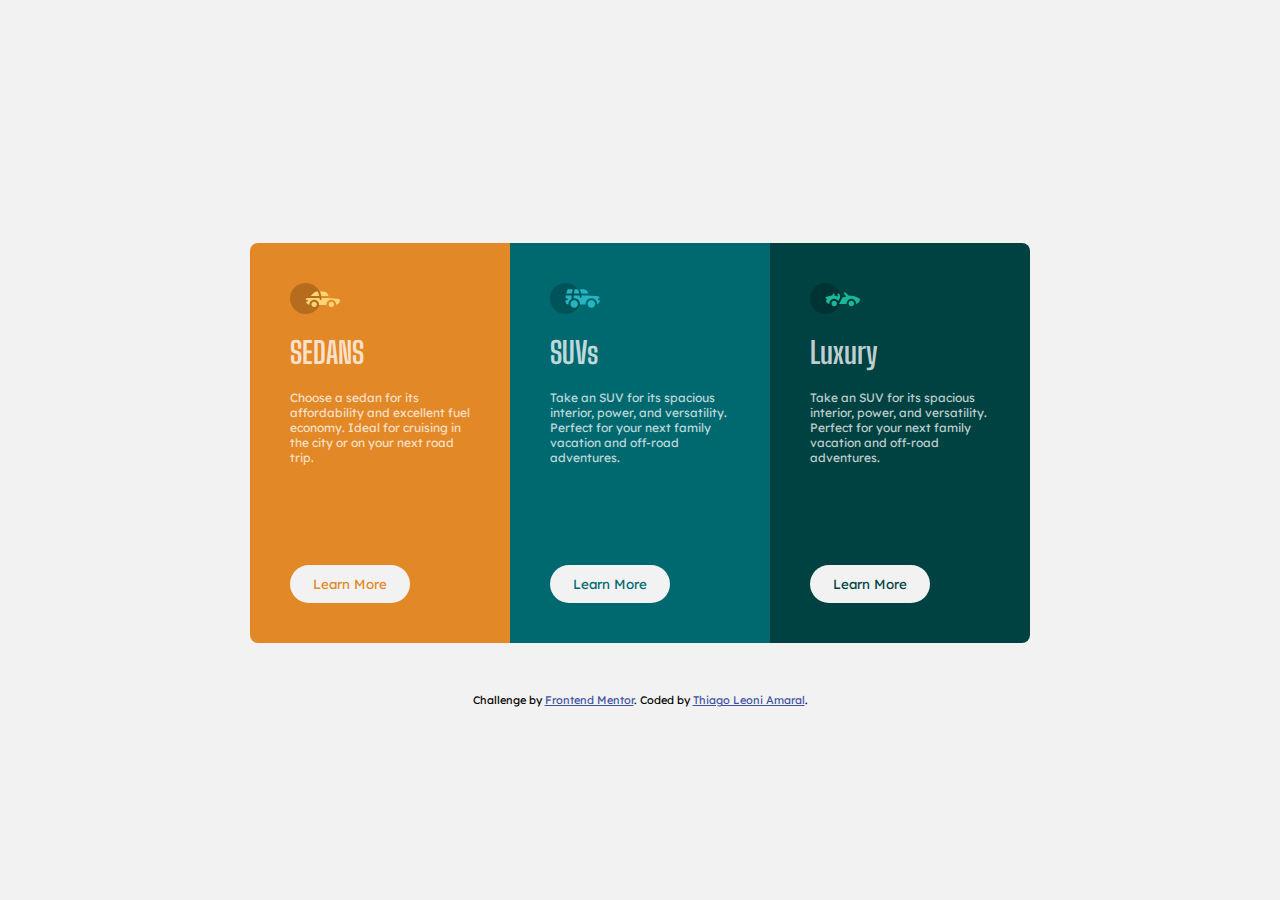
==== 3-column-preview-card-component/index.html @ edb06624 "Desafios adicionados" ====
<!DOCTYPE html>
<html lang="en">

<head>
  <meta charset="UTF-8" />
  <meta http-equiv="X-UA-Compatible" content="IE=edge" />
  <meta name="viewport" content="width=device-width, initial-scale=1.0" />
  <title>Frontend Mentor | 3-column preview card component</title>
  <link rel="shortcut icon" href="./images/favicon-32x32.png" type="image/x-icon" />
  <link rel="stylesheet" href="./css/reset.css" />
  <link rel="stylesheet" href="./css/style-desktop.css" />
  <link rel="stylesheet" href="./css/style-mobile.css" />
  <link rel="preconnect" href="https://fonts.googleapis.com" />
  <link rel="preconnect" href="https://fonts.gstatic.com" crossorigin />
  <link href="https://fonts.googleapis.com/css2?family=Big+Shoulders+Display:wght@700&family=Lexend+Deca&display=swap" rel="stylesheet" />
</head>
<body>
  <main>
    <div class="geral-block">
      <div class="sedans-block">
        <img class="sedans-image" src="./images/icon-sedans.svg" alt="sedans-image">
        <div class="title-sedans">
          <h1>SEDANS</h1>
        </div>
        <div class="description-sedans">
          Choose a sedan for its affordability and excellent fuel economy. Ideal for cruising in the city or on your next road trip.
        </div>
        <div>
          <button class="button-sedans">
            Learn More
          </button>
        </div>
      </div>

      <div class="suvs-block">
        <img class="suvs-image" src="./images/icon-suvs.svg" alt="suvs-image">
        <div class="title-suvs">
          <h1>SUVs</h1>
        </div>
        <div class="description-suvs">
          Take an SUV for its spacious interior, power, and versatility. Perfect for your next family vacation and off-road adventures.
        </div>
        <div>
          <button class="button-suvs">
            Learn More
          </button>
        </div>
      </div>

      <div class="luxury-block">
        <img class="luxury-image" src="./images/icon-luxury.svg" alt="luxury-image">
        <div class="title-luxury">
          <h1>Luxury</h1>
        </div>
        <div class="description-luxury">
          Take an SUV for its spacious interior, power, and versatility. Perfect for your next family vacation and off-road adventures.
        </div>
        <div>
          <button class="button-luxury">
            Learn More
          </button>
        </div>
      </div>
  </main>
  <footer>
    <div class="attribution">
      Challenge by <a href="https://www.frontendmentor.io?ref=challenge" target="_blank"> Frontend Mentor</a>. Coded by <a href="https://linktr.ee/heroleam">Thiago Leoni Amaral</a>.
    </div>
  </footer>
</body>
</html>
---- 3-column-preview-card-component/css/style-desktop.css ----
/* -------------------- Desktop -------------------- */

/* font-family: 'Big Shoulders Display', cursive; */
/* font-family: 'Lexend Deca', sans-serif; */

@media only screen and (orientation: landscape) {
  html, body {
    max-width: 1440px;
    height: 100%;
    background-color: hsl(0, 0%, 95%);
    margin: 0 auto;
    display: flex;
    flex-direction: column;
    justify-content: center;
    align-items: center;
    font-size: 15px;
    font-family: "Lexend Deca", sans-serif;
  }

  main {
    padding: 30px;
  }

  .geral-block {
    margin: 20px;
    display: flex;
  }

  /* --------------------------------------------------------------------------------------------------------------------------- */

  .sedans-block {
    width: 260px;
    height: 400px;
    background-color: hsl(31, 77%, 52%);
    border-top-left-radius: 8px;
    border-bottom-left-radius: 8px;
    display: flex;
    flex-direction: column;
    justify-content: space-evenly;
    padding: 40px;
  }

  .sedans-image {
    width: 50px;
    margin-bottom: 20px;
  }

  .title-sedans {
    font-family: "Big Shoulders Display", cursive;
    font-weight: 700;
    color: hsla(0, 0%, 100%, 0.75);
    margin-bottom: 20px;
  }

  .description-sedans {
    font-family: "Lexend Deca", sans-serif;
    font-weight: 400;
    font-size: 12px;
    color: hsla(0, 0%, 100%, 0.75);
    margin-bottom: auto;
  }

  .button-sedans {
    background-color: hsl(0, 0%, 95%);
    color: hsl(31, 77%, 52%);
    font-family: "Lexend Deca", sans-serif;
    font-weight: 400;
    border-style: none;
    border-radius: 30px;
    width: 120px;
    padding: 11px;
    cursor: pointer;
  }

  .button-sedans:hover {
    background-color: hsl(31, 77%, 52%);
    height: auto;
    color: hsl(0, 0%, 95%);
    border: 2px solid hsl(0, 0%, 95%);
  }

  /* --------------------------------------------------------------------------------------------------------------------------- */

  .suvs-block {
    width: 260px;
    height: 400px;
    background-color: hsl(184, 100%, 22%);
    display: flex;
    flex-direction: column;
    justify-content: space-evenly;
    padding: 40px;
  }

  .suvs-image {
    width: 50px;
    margin-bottom: 20px;
  }

  .title-suvs {
    font-family: "Big Shoulders Display", cursive;
    font-weight: 700;
    color: hsla(0, 0%, 100%, 0.75);
    margin-bottom: 20px;
  }

  .description-suvs {
    font-family: "Lexend Deca", sans-serif;
    font-weight: 400;
    font-size: 12px;
    color: hsla(0, 0%, 100%, 0.75);
    margin-bottom: auto;
  }

  .button-suvs {
    background-color: hsl(0, 0%, 95%);
    color: hsl(184, 100%, 22%);
    font-family: "Lexend Deca", sans-serif;
    font-weight: 400;
    border-style: none;
    border-radius: 30px;
    width: 120px;
    padding: 11px;
    cursor: pointer;
  }

  .button-suvs:hover {
    background-color: hsl(184, 100%, 22%);
    color: hsl(0, 0%, 95%);
    border: 2px solid hsl(0, 0%, 95%);
  }

  /* --------------------------------------------------------------------------------------------------------------------------- */

  .luxury-block {
    width: 260px;
    height: 400px;
    background-color: hsl(179, 100%, 13%);
    border-top-right-radius: 8px;
    border-bottom-right-radius: 8px;
    display: flex;
    flex-direction: column;
    justify-content: space-evenly;
    padding: 40px;
  }

  .luxury-image {
    width: 50px;
    margin-bottom: 20px;
  }

  .title-luxury {
    font-family: "Big Shoulders Display", cursive;
    font-weight: 700;
    color: hsla(0, 0%, 100%, 0.75);
    margin-bottom: 20px;
  }

  .description-luxury {
    font-family: "Lexend Deca", sans-serif;
    font-weight: 400;
    font-size: 12px;
    color: hsla(0, 0%, 100%, 0.75);
    margin-bottom: auto;
  }

  .button-luxury {
    background-color: hsl(0, 0%, 95%);
    color: hsl(179, 100%, 13%);
    font-family: "Lexend Deca", sans-serif;
    font-weight: 400;
    border-radius: 30px;
    width: 120px;
    padding: 11px;
    cursor: pointer;
  }

  .button-luxury:hover {
    background-color: hsl(179, 100%, 13%);
    color: hsl(0, 0%, 95%);
    border: 2px solid hsl(0, 0%, 95%);
  }

  /* --------------------------------------------------------------------------------------------------------------------------- */

  .attribution {
    font-size: 11px;
    text-align: center;
  }
  .attribution a {
    color: hsl(228, 45%, 44%);
  }
}
---- 3-column-preview-card-component/css/style-mobile.css ----
/* -------------------- Mobile -------------------- */

/* font-family: 'Big Shoulders Display', cursive; */
/* font-family: 'Lexend Deca', sans-serif; */

@media only screen and (orientation: portrait) {
  body {
    max-width: 375px;
    background-color: hsl(0, 0%, 95%);
    margin: 0 auto;
    display: flex;
    flex-direction: column;
    justify-content: center;
    align-items: center;
    font-size: 15px;
    font-family: "Lexend Deca", sans-serif;
  }

  .geral-block {
    margin: 20px;
    display: flex;
    flex-direction: column;
  }

  /* --------------------------------------------------------------------------------------------------------------------------- */

  .sedans-block {
    width: 260px;
    height: 400px;
    background-color: hsl(31, 77%, 52%);
    border-top-left-radius: 8px;
    border-top-right-radius: 8px;
    display: flex;
    flex-direction: column;
    justify-content: space-evenly;
    padding: 40px;
  }

  .sedans-image {
    width: 50px;
    margin-bottom: 20px;
  }

  .title-sedans {
    font-family: "Big Shoulders Display", cursive;
    font-weight: 700;
    color: hsla(0, 0%, 100%, 0.75);
    margin-bottom: 20px;
  }

  .description-sedans {
    font-family: "Lexend Deca", sans-serif;
    font-weight: 400;
    font-size: 12px;
    color: hsla(0, 0%, 100%, 0.75);
    margin-bottom: auto;
  }

  .button-sedans {
    background-color: hsl(0, 0%, 95%);
    color: hsl(31, 77%, 52%);
    font-family: "Lexend Deca", sans-serif;
    font-weight: 400;
    border-style: none;
    border-radius: 30px;
    width: 120px;
    padding: 11px;
  }

  .button-sedans:hover {
    background-color: hsl(31, 77%, 52%);
    height: auto;
    color: hsl(0, 0%, 95%);
    border: 2px solid hsl(0, 0%, 95%);
  }

  /* --------------------------------------------------------------------------------------------------------------------------- */

  .suvs-block {
    width: 260px;
    height: 400px;
    background-color: hsl(184, 100%, 22%);
    display: flex;
    flex-direction: column;
    justify-content: space-evenly;
    padding: 40px;
  }

  .suvs-image {
    width: 50px;
    margin-bottom: 20px;
  }

  .title-suvs {
    font-family: "Big Shoulders Display", cursive;
    font-weight: 700;
    color: hsla(0, 0%, 100%, 0.75);
    margin-bottom: 20px;
  }

  .description-suvs {
    font-family: "Lexend Deca", sans-serif;
    font-weight: 400;
    font-size: 12px;
    color: hsla(0, 0%, 100%, 0.75);
    margin-bottom: auto;
  }

  .button-suvs {
    background-color: hsl(0, 0%, 95%);
    color: hsl(184, 100%, 22%);
    font-family: "Lexend Deca", sans-serif;
    font-weight: 400;
    border-style: none;
    border-radius: 30px;
    width: 120px;
    padding: 11px;
  }

  .button-suvs:hover {
    background-color: hsl(184, 100%, 22%);
    color: hsl(0, 0%, 95%);
    border: 2px solid hsl(0, 0%, 95%);
  }

  /* --------------------------------------------------------------------------------------------------------------------------- */

  .luxury-block {
    width: 260px;
    height: 400px;
    background-color: hsl(179, 100%, 13%);
    border-bottom-right-radius: 8px;
    border-bottom-left-radius: 8px;
    display: flex;
    flex-direction: column;
    justify-content: space-evenly;
    padding: 40px;
  }

  .luxury-image {
    width: 50px;
    margin-bottom: 20px;
  }

  .title-luxury {
    font-family: "Big Shoulders Display", cursive;
    font-weight: 700;
    color: hsla(0, 0%, 100%, 0.75);
    margin-bottom: 20px;
  }

  .description-luxury {
    font-family: "Lexend Deca", sans-serif;
    font-weight: 400;
    font-size: 12px;
    color: hsla(0, 0%, 100%, 0.75);
    margin-bottom: auto;
  }

  .button-luxury {
    background-color: hsl(0, 0%, 95%);
    color: hsl(179, 100%, 13%);
    font-family: "Lexend Deca", sans-serif;
    font-weight: 400;
    border-style: none;
    border-radius: 30px;
    width: 120px;
    padding: 11px;
  }

  .button-luxury:hover {
    background-color: hsl(179, 100%, 13%);
    color: hsl(0, 0%, 95%);
    border: 2px solid hsl(0, 0%, 95%);
  }

  /* --------------------------------------------------------------------------------------------------------------------------- */

  .attribution {
    font-size: 11px;
    text-align: center;
  }
  .attribution a {
    color: hsl(228, 45%, 44%);
  }
}
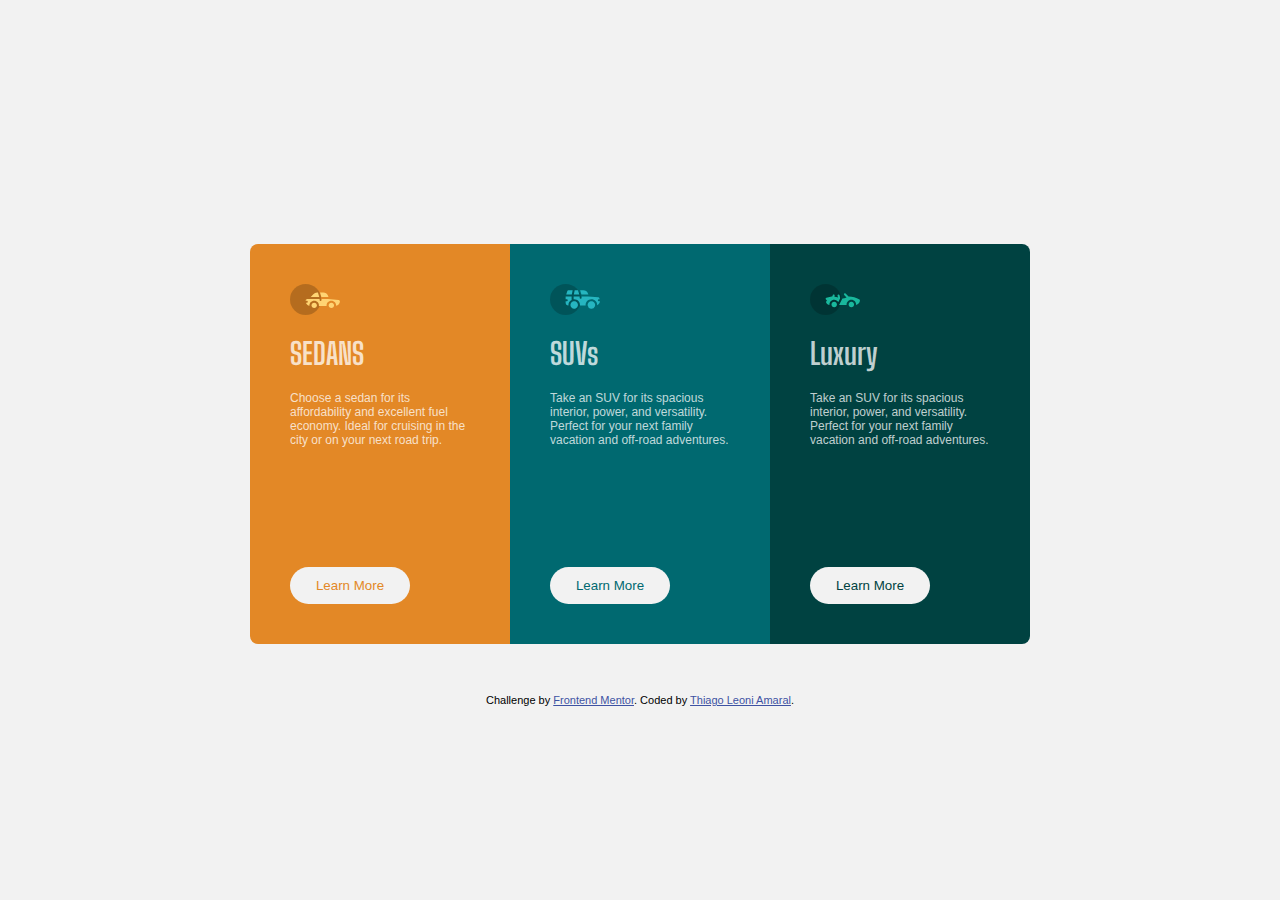
==== commit f74570c2: "Ajustes" ====
--- a/3-column-preview-card-component/index.html
+++ b/3-column-preview-card-component/index.html
@@ -7,18 +7,17 @@
   <meta name="viewport" content="width=device-width, initial-scale=1.0" />
   <title>Frontend Mentor | 3-column preview card component</title>
   <link rel="shortcut icon" href="./images/favicon-32x32.png" type="image/x-icon" />
-  <link rel="stylesheet" href="./css/reset.css" />
-  <link rel="stylesheet" href="./css/style-desktop.css" />
-  <link rel="stylesheet" href="./css/style-mobile.css" />
-  <link rel="preconnect" href="https://fonts.googleapis.com" />
-  <link rel="preconnect" href="https://fonts.gstatic.com" crossorigin />
-  <link href="https://fonts.googleapis.com/css2?family=Big+Shoulders+Display:wght@700&family=Lexend+Deca&display=swap" rel="stylesheet" />
+  <link rel="stylesheet" href="./src/css/reset.css" />
+  <link rel="stylesheet" href="./src/css/style-desktop.css" />
+  <link rel="stylesheet" href="./src/css/style-mobile.css" />
+
+  <link rel="shortcut icon" href="./src/images/favicon-32x32.png" type="image/x-icon">
 </head>
 <body>
   <main>
     <div class="geral-block">
       <div class="sedans-block">
-        <img class="sedans-image" src="./images/icon-sedans.svg" alt="sedans-image">
+        <img class="sedans-image" src="./src/images/icon-sedans.svg" alt="sedans-image">
         <div class="title-sedans">
           <h1>SEDANS</h1>
         </div>
@@ -33,7 +32,7 @@
       </div>
 
       <div class="suvs-block">
-        <img class="suvs-image" src="./images/icon-suvs.svg" alt="suvs-image">
+        <img class="suvs-image" src="./src/images/icon-suvs.svg" alt="suvs-image">
         <div class="title-suvs">
           <h1>SUVs</h1>
         </div>
@@ -48,7 +47,7 @@
       </div>
 
       <div class="luxury-block">
-        <img class="luxury-image" src="./images/icon-luxury.svg" alt="luxury-image">
+        <img class="luxury-image" src="./src/images/icon-luxury.svg" alt="luxury-image">
         <div class="title-luxury">
           <h1>Luxury</h1>
         </div>
--- a/3-column-preview-card-component/src/css/style-desktop.css
+++ b/3-column-preview-card-component/src/css/style-desktop.css
@@ -0,0 +1,193 @@
+/* -------------------- Desktop -------------------- */
+
+/* font-family: 'Big Shoulders Display', cursive; */
+/* font-family: 'Lexend Deca', sans-serif; */
+
+@media only screen and (orientation: landscape) {
+  html, body {
+    max-width: 1440px;
+    height: 100%;
+    background-color: hsl(0, 0%, 95%);
+    margin: 0 auto;
+    display: flex;
+    flex-direction: column;
+    justify-content: center;
+    align-items: center;
+    font-size: 15px;
+    font-family: "Lexend Deca", sans-serif;
+  }
+
+  main {
+    padding: 30px;
+  }
+
+  .geral-block {
+    margin: 20px;
+    display: flex;
+  }
+
+  /* --------------------------------------------------------------------------------------------------------------------------- */
+
+  .sedans-block {
+    width: 260px;
+    height: 400px;
+    background-color: hsl(31, 77%, 52%);
+    border-top-left-radius: 8px;
+    border-bottom-left-radius: 8px;
+    display: flex;
+    flex-direction: column;
+    justify-content: space-evenly;
+    padding: 40px;
+  }
+
+  .sedans-image {
+    width: 50px;
+    margin-bottom: 20px;
+  }
+
+  .title-sedans {
+    font-family: "Big Shoulders Display", cursive;
+    font-weight: 700;
+    color: hsla(0, 0%, 100%, 0.75);
+    margin-bottom: 20px;
+  }
+
+  .description-sedans {
+    font-family: "Lexend Deca", sans-serif;
+    font-weight: 400;
+    font-size: 12px;
+    color: hsla(0, 0%, 100%, 0.75);
+    margin-bottom: auto;
+  }
+
+  .button-sedans {
+    background-color: hsl(0, 0%, 95%);
+    color: hsl(31, 77%, 52%);
+    font-family: "Lexend Deca", sans-serif;
+    font-weight: 400;
+    border-style: none;
+    border-radius: 30px;
+    width: 120px;
+    padding: 11px;
+    cursor: pointer;
+  }
+
+  .button-sedans:hover {
+    background-color: hsl(31, 77%, 52%);
+    height: auto;
+    color: hsl(0, 0%, 95%);
+    border: 2px solid hsl(0, 0%, 95%);
+  }
+
+  /* --------------------------------------------------------------------------------------------------------------------------- */
+
+  .suvs-block {
+    width: 260px;
+    height: 400px;
+    background-color: hsl(184, 100%, 22%);
+    display: flex;
+    flex-direction: column;
+    justify-content: space-evenly;
+    padding: 40px;
+  }
+
+  .suvs-image {
+    width: 50px;
+    margin-bottom: 20px;
+  }
+
+  .title-suvs {
+    font-family: "Big Shoulders Display", cursive;
+    font-weight: 700;
+    color: hsla(0, 0%, 100%, 0.75);
+    margin-bottom: 20px;
+  }
+
+  .description-suvs {
+    font-family: "Lexend Deca", sans-serif;
+    font-weight: 400;
+    font-size: 12px;
+    color: hsla(0, 0%, 100%, 0.75);
+    margin-bottom: auto;
+  }
+
+  .button-suvs {
+    background-color: hsl(0, 0%, 95%);
+    color: hsl(184, 100%, 22%);
+    font-family: "Lexend Deca", sans-serif;
+    font-weight: 400;
+    border-style: none;
+    border-radius: 30px;
+    width: 120px;
+    padding: 11px;
+    cursor: pointer;
+  }
+
+  .button-suvs:hover {
+    background-color: hsl(184, 100%, 22%);
+    color: hsl(0, 0%, 95%);
+    border: 2px solid hsl(0, 0%, 95%);
+  }
+
+  /* --------------------------------------------------------------------------------------------------------------------------- */
+
+  .luxury-block {
+    width: 260px;
+    height: 400px;
+    background-color: hsl(179, 100%, 13%);
+    border-top-right-radius: 8px;
+    border-bottom-right-radius: 8px;
+    display: flex;
+    flex-direction: column;
+    justify-content: space-evenly;
+    padding: 40px;
+  }
+
+  .luxury-image {
+    width: 50px;
+    margin-bottom: 20px;
+  }
+
+  .title-luxury {
+    font-family: "Big Shoulders Display", cursive;
+    font-weight: 700;
+    color: hsla(0, 0%, 100%, 0.75);
+    margin-bottom: 20px;
+  }
+
+  .description-luxury {
+    font-family: "Lexend Deca", sans-serif;
+    font-weight: 400;
+    font-size: 12px;
+    color: hsla(0, 0%, 100%, 0.75);
+    margin-bottom: auto;
+  }
+
+  .button-luxury {
+    background-color: hsl(0, 0%, 95%);
+    color: hsl(179, 100%, 13%);
+    font-family: "Lexend Deca", sans-serif;
+    font-weight: 400;
+    border-radius: 30px;
+    width: 120px;
+    padding: 11px;
+    cursor: pointer;
+  }
+
+  .button-luxury:hover {
+    background-color: hsl(179, 100%, 13%);
+    color: hsl(0, 0%, 95%);
+    border: 2px solid hsl(0, 0%, 95%);
+  }
+
+  /* --------------------------------------------------------------------------------------------------------------------------- */
+
+  .attribution {
+    font-size: 11px;
+    text-align: center;
+  }
+  .attribution a {
+    color: hsl(228, 45%, 44%);
+  }
+}
+
--- a/3-column-preview-card-component/src/css/style-mobile.css
+++ b/3-column-preview-card-component/src/css/style-mobile.css
@@ -0,0 +1,186 @@
+/* -------------------- Mobile -------------------- */
+
+/* font-family: 'Big Shoulders Display', cursive; */
+/* font-family: 'Lexend Deca', sans-serif; */
+
+@media only screen and (orientation: portrait) {
+  body {
+    max-width: 375px;
+    background-color: hsl(0, 0%, 95%);
+    margin: 0 auto;
+    display: flex;
+    flex-direction: column;
+    justify-content: center;
+    align-items: center;
+    font-size: 15px;
+    font-family: "Lexend Deca", sans-serif;
+  }
+
+  .geral-block {
+    margin: 20px;
+    display: flex;
+    flex-direction: column;
+  }
+
+  /* --------------------------------------------------------------------------------------------------------------------------- */
+
+  .sedans-block {
+    width: 260px;
+    height: 400px;
+    background-color: hsl(31, 77%, 52%);
+    border-top-left-radius: 8px;
+    border-top-right-radius: 8px;
+    display: flex;
+    flex-direction: column;
+    justify-content: space-evenly;
+    padding: 40px;
+  }
+
+  .sedans-image {
+    width: 50px;
+    margin-bottom: 20px;
+  }
+
+  .title-sedans {
+    font-family: "Big Shoulders Display", cursive;
+    font-weight: 700;
+    color: hsla(0, 0%, 100%, 0.75);
+    margin-bottom: 20px;
+  }
+
+  .description-sedans {
+    font-family: "Lexend Deca", sans-serif;
+    font-weight: 400;
+    font-size: 12px;
+    color: hsla(0, 0%, 100%, 0.75);
+    margin-bottom: auto;
+  }
+
+  .button-sedans {
+    background-color: hsl(0, 0%, 95%);
+    color: hsl(31, 77%, 52%);
+    font-family: "Lexend Deca", sans-serif;
+    font-weight: 400;
+    border-style: none;
+    border-radius: 30px;
+    width: 120px;
+    padding: 11px;
+  }
+
+  .button-sedans:hover {
+    background-color: hsl(31, 77%, 52%);
+    height: auto;
+    color: hsl(0, 0%, 95%);
+    border: 2px solid hsl(0, 0%, 95%);
+  }
+
+  /* --------------------------------------------------------------------------------------------------------------------------- */
+
+  .suvs-block {
+    width: 260px;
+    height: 400px;
+    background-color: hsl(184, 100%, 22%);
+    display: flex;
+    flex-direction: column;
+    justify-content: space-evenly;
+    padding: 40px;
+  }
+
+  .suvs-image {
+    width: 50px;
+    margin-bottom: 20px;
+  }
+
+  .title-suvs {
+    font-family: "Big Shoulders Display", cursive;
+    font-weight: 700;
+    color: hsla(0, 0%, 100%, 0.75);
+    margin-bottom: 20px;
+  }
+
+  .description-suvs {
+    font-family: "Lexend Deca", sans-serif;
+    font-weight: 400;
+    font-size: 12px;
+    color: hsla(0, 0%, 100%, 0.75);
+    margin-bottom: auto;
+  }
+
+  .button-suvs {
+    background-color: hsl(0, 0%, 95%);
+    color: hsl(184, 100%, 22%);
+    font-family: "Lexend Deca", sans-serif;
+    font-weight: 400;
+    border-style: none;
+    border-radius: 30px;
+    width: 120px;
+    padding: 11px;
+  }
+
+  .button-suvs:hover {
+    background-color: hsl(184, 100%, 22%);
+    color: hsl(0, 0%, 95%);
+    border: 2px solid hsl(0, 0%, 95%);
+  }
+
+  /* --------------------------------------------------------------------------------------------------------------------------- */
+
+  .luxury-block {
+    width: 260px;
+    height: 400px;
+    background-color: hsl(179, 100%, 13%);
+    border-bottom-right-radius: 8px;
+    border-bottom-left-radius: 8px;
+    display: flex;
+    flex-direction: column;
+    justify-content: space-evenly;
+    padding: 40px;
+  }
+
+  .luxury-image {
+    width: 50px;
+    margin-bottom: 20px;
+  }
+
+  .title-luxury {
+    font-family: "Big Shoulders Display", cursive;
+    font-weight: 700;
+    color: hsla(0, 0%, 100%, 0.75);
+    margin-bottom: 20px;
+  }
+
+  .description-luxury {
+    font-family: "Lexend Deca", sans-serif;
+    font-weight: 400;
+    font-size: 12px;
+    color: hsla(0, 0%, 100%, 0.75);
+    margin-bottom: auto;
+  }
+
+  .button-luxury {
+    background-color: hsl(0, 0%, 95%);
+    color: hsl(179, 100%, 13%);
+    font-family: "Lexend Deca", sans-serif;
+    font-weight: 400;
+    border-style: none;
+    border-radius: 30px;
+    width: 120px;
+    padding: 11px;
+  }
+
+  .button-luxury:hover {
+    background-color: hsl(179, 100%, 13%);
+    color: hsl(0, 0%, 95%);
+    border: 2px solid hsl(0, 0%, 95%);
+  }
+
+  /* --------------------------------------------------------------------------------------------------------------------------- */
+
+  .attribution {
+    font-size: 11px;
+    text-align: center;
+  }
+  .attribution a {
+    color: hsl(228, 45%, 44%);
+  }
+}
